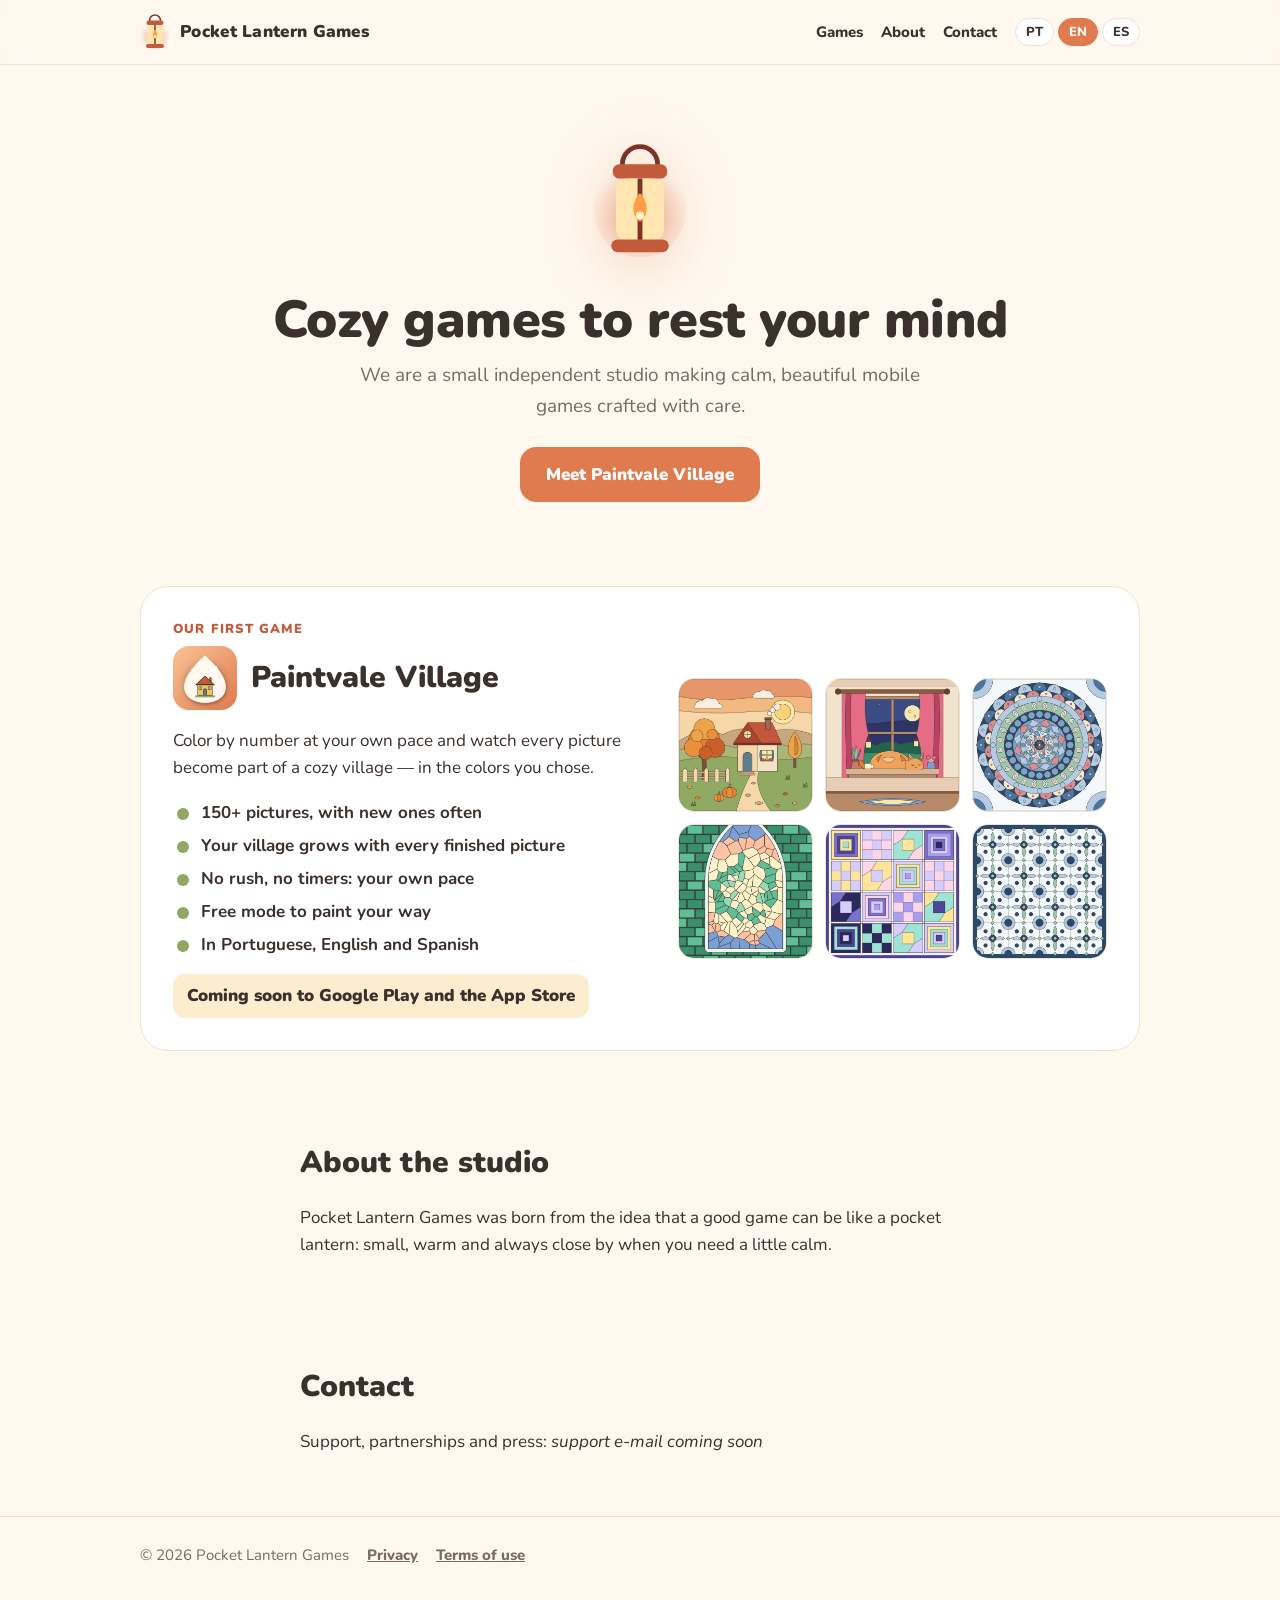
==== index.html @ c22b86fb "Site da Pocket Lantern Games: início, privacidade e termos (PT/EN/ES), app-ads.txt" ====
<!doctype html>
<html lang="pt"><head>
<meta charset="utf-8"><meta name="viewport" content="width=device-width,initial-scale=1">
<title>Pocket Lantern Games — jogos aconchegantes</title><meta name="description" content="Estúdio independente de jogos mobile aconchegantes. Conheça o Paintvale Village.">
<meta property="og:title" content="Pocket Lantern Games — jogos aconchegantes"><meta property="og:description" content="Estúdio independente de jogos mobile aconchegantes. Conheça o Paintvale Village.">
<meta property="og:image" content="https://pocketlanterngames.github.io/assets/paintvale-icon.png">
<link rel="icon" href="assets/paintvale-favicon.png"><link rel="alternate" hreflang="pt" href="https://pocketlanterngames.github.io/">
<link rel="preconnect" href="https://fonts.googleapis.com"><link rel="preconnect" href="https://fonts.gstatic.com" crossorigin>
<link href="https://fonts.googleapis.com/css2?family=Nunito:wght@600;700;800;900&display=swap" rel="stylesheet">
<link rel="stylesheet" href="styles.css">
</head><body>
<header><div class="wrap bar">
<a class="brand" href="./"><img src="assets/lantern.svg" alt="">Pocket Lantern Games</a>
<nav><a class="hide-s" href="#games" data-t="nav_games">Jogos</a><a class="hide-s" href="#about" data-t="nav_about">Sobre</a><a href="#contact" data-t="nav_contact">Contato</a>
<div class="langs"><button data-l="pt">PT</button><button data-l="en">EN</button><button data-l="es">ES</button></div></nav></div></header>
<main>
<div class="wrap hero">
<img class="lantern" src="assets/lantern.svg" alt="Pocket Lantern Games">
<h1 data-t="hero">Jogos aconchegantes para descansar a mente</h1><p class="sub" data-t="hero_sub">Somos um pequeno estúdio independente criando jogos mobile calmos, bonitos e feitos com carinho.</p>
<a class="btn" href="#games" data-t="hero_cta">Conheça o Paintvale Village</a></div>
<section id="games"><div class="wrap"><div class="game">
<div><div class="kicker" data-t="game_kicker">Nosso primeiro jogo</div>
<div class="gtitle"><img src="assets/paintvale-icon.png" alt=""><h2>Paintvale Village</h2></div>
<p data-t="game_desc">Pinte por números no seu ritmo e veja cada obra virar parte de um vilarejo aconchegante — com as cores que você escolheu.</p>
<ul class="f"><li data-t="f1">Mais de 150 desenhos, com novidades frequentes</li><li data-t="f2">Seu vilarejo cresce a cada obra concluída</li><li data-t="f3">Sem pressa e sem cronômetro: no seu ritmo</li><li data-t="f4">Modo livre para pintar do seu jeito</li><li data-t="f5">Em português, inglês e espanhol</li></ul>
<span class="soon" data-t="soon">Em breve na Google Play e na App Store</span></div>
<div class="gallery"><img src="assets/art/casa_outono.webp" alt="" loading="lazy"><img src="assets/art/gato_janela.webp" alt="" loading="lazy"><img src="assets/art/mandala_15.webp" alt="" loading="lazy"><img src="assets/art/vitral_14.webp" alt="" loading="lazy"><img src="assets/art/quilt_12.webp" alt="" loading="lazy"><img src="assets/art/azulejo_07.webp" alt="" loading="lazy"></div></div></div></section>
<section id="about"><div class="wrap about"><h2 data-t="about_t">Sobre o estúdio</h2><p data-t="about">A Pocket Lantern Games nasceu da ideia de que um bom jogo pode ser como uma lanterna de bolso: pequeno, quentinho e sempre por perto nos momentos em que você precisa de calma.</p></div></section>
<section id="contact"><div class="wrap about"><h2 data-t="contact_t">Contato</h2>
<p><span data-t="contact">Suporte, parcerias e imprensa:</span> <span data-h="contact_html"><i>e-mail de suporte em breve</i></span></p></div></section>
</main>
<footer><div class="wrap"><span>© 2026 Pocket Lantern Games</span>
<a data-href="privacy_href" data-t="privacy" href="privacidade.html">Privacidade</a>
<a data-href="terms_href" data-t="terms" href="termos.html">Termos de uso</a></div></footer>
<script>
const S={"pt": {"title": "Pocket Lantern Games — jogos aconchegantes", "desc": "Estúdio independente de jogos mobile aconchegantes. Conheça o Paintvale Village.", "nav_games": "Jogos", "nav_about": "Sobre", "nav_contact": "Contato", "hero": "Jogos aconchegantes para descansar a mente", "hero_sub": "Somos um pequeno estúdio independente criando jogos mobile calmos, bonitos e feitos com carinho.", "hero_cta": "Conheça o Paintvale Village", "game_kicker": "Nosso primeiro jogo", "game_desc": "Pinte por números no seu ritmo e veja cada obra virar parte de um vilarejo aconchegante — com as cores que você escolheu.", "f1": "Mais de 150 desenhos, com novidades frequentes", "f2": "Seu vilarejo cresce a cada obra concluída", "f3": "Sem pressa e sem cronômetro: no seu ritmo", "f4": "Modo livre para pintar do seu jeito", "f5": "Em português, inglês e espanhol", "soon": "Em breve na Google Play e na App Store", "about_t": "Sobre o estúdio", "about": "A Pocket Lantern Games nasceu da ideia de que um bom jogo pode ser como uma lanterna de bolso: pequeno, quentinho e sempre por perto nos momentos em que você precisa de calma.", "contact_t": "Contato", "contact": "Suporte, parcerias e imprensa:", "privacy": "Privacidade", "terms": "Termos de uso", "updated": "Última atualização", "back": "Voltar ao início", "soon_contact": "e-mail de suporte em breve", "nf": "Página não encontrada", "nf_sub": "A lanterna não achou o que você procurava.", "contact_html": "<i>e-mail de suporte em breve</i>", "privacy_href": "privacidade.html", "terms_href": "termos.html"}, "en": {"title": "Pocket Lantern Games — cozy games", "desc": "Independent studio making cozy mobile games. Meet Paintvale Village.", "nav_games": "Games", "nav_about": "About", "nav_contact": "Contact", "hero": "Cozy games to rest your mind", "hero_sub": "We are a small independent studio making calm, beautiful mobile games crafted with care.", "hero_cta": "Meet Paintvale Village", "game_kicker": "Our first game", "game_desc": "Color by number at your own pace and watch every picture become part of a cozy village — in the colors you chose.", "f1": "150+ pictures, with new ones often", "f2": "Your village grows with every finished picture", "f3": "No rush, no timers: your own pace", "f4": "Free mode to paint your way", "f5": "In Portuguese, English and Spanish", "soon": "Coming soon to Google Play and the App Store", "about_t": "About the studio", "about": "Pocket Lantern Games was born from the idea that a good game can be like a pocket lantern: small, warm and always close by when you need a little calm.", "contact_t": "Contact", "contact": "Support, partnerships and press:", "privacy": "Privacy", "terms": "Terms of use", "updated": "Last updated", "back": "Back to home", "soon_contact": "support e-mail coming soon", "nf": "Page not found", "nf_sub": "The lantern couldn't find what you were looking for.", "contact_html": "<i>support e-mail coming soon</i>", "privacy_href": "privacy.html", "terms_href": "terms.html"}, "es": {"title": "Pocket Lantern Games — juegos acogedores", "desc": "Estudio independiente de juegos móviles acogedores. Conoce Paintvale Village.", "nav_games": "Juegos", "nav_about": "Estudio", "nav_contact": "Contacto", "hero": "Juegos acogedores para descansar la mente", "hero_sub": "Somos un pequeño estudio independiente que crea juegos móviles tranquilos, bonitos y hechos con cariño.", "hero_cta": "Conoce Paintvale Village", "game_kicker": "Nuestro primer juego", "game_desc": "Pinta por números a tu ritmo y mira cómo cada obra se vuelve parte de una aldea acogedora — con los colores que elegiste.", "f1": "Más de 150 dibujos, con novedades frecuentes", "f2": "Tu aldea crece con cada obra terminada", "f3": "Sin prisa ni cronómetro: a tu ritmo", "f4": "Modo libre para pintar a tu manera", "f5": "En portugués, inglés y español", "soon": "Muy pronto en Google Play y en la App Store", "about_t": "Sobre el estudio", "about": "Pocket Lantern Games nació de la idea de que un buen juego puede ser como una linterna de bolsillo: pequeño, cálido y siempre cerca cuando necesitas un poco de calma.", "contact_t": "Contacto", "contact": "Soporte, alianzas y prensa:", "privacy": "Privacidad", "terms": "Términos de uso", "updated": "Última actualización", "back": "Volver al inicio", "soon_contact": "correo de soporte muy pronto", "nf": "Página no encontrada", "nf_sub": "La linterna no encontró lo que buscabas.", "contact_html": "<i>correo de soporte muy pronto</i>", "privacy_href": "privacidad.html", "terms_href": "terminos.html"}};
function setLang(l){if(!S[l])l='en';const s=S[l];document.documentElement.lang=l;document.title=s.title;
document.querySelectorAll('[data-t]').forEach(e=>e.textContent=s[e.dataset.t]);
document.querySelectorAll('[data-h]').forEach(e=>e.innerHTML=s[e.dataset.h]);
document.querySelectorAll('[data-href]').forEach(e=>e.href=s[e.dataset.href]);
document.querySelectorAll('.langs button').forEach(b=>b.classList.toggle('on',b.dataset.l===l));
try{localStorage.setItem('lang',l)}catch(e){}}
document.querySelectorAll('.langs button').forEach(b=>b.onclick=()=>setLang(b.dataset.l));
let pick=new URLSearchParams(location.search).get('lang');
try{pick=pick||localStorage.getItem('lang')}catch(e){}
pick=pick||(navigator.language||'en').slice(0,2);setLang(['pt','en','es'].includes(pick)?pick:'en');
</script></body></html>
---- styles.css ----
:root{--bg:#fff8ef;--card:#ffffff;--ink:#3b302b;--soft:#7a6a60;--line:#ede3d6;--accent:#e07a4f;--accent-d:#c25b3a;--sage:#8fa964;--honey:#f2c45a}
@media (prefers-color-scheme:dark){:root{--bg:#1e1a17;--card:#2a2420;--ink:#f1e7dc;--soft:#bfafa2;--line:#3a322c}}
*{box-sizing:border-box}html{scroll-behavior:smooth}
body{margin:0;background:var(--bg);color:var(--ink);font-family:Nunito,system-ui,-apple-system,Segoe UI,Roboto,sans-serif;font-size:17px;line-height:1.6}
a{color:var(--accent-d)}a:hover{color:var(--accent)}
.wrap{max-width:1040px;margin:0 auto;padding:0 20px}
header{position:sticky;top:0;z-index:5;background:color-mix(in srgb,var(--bg) 88%,transparent);backdrop-filter:blur(8px);border-bottom:1px solid var(--line)}
.bar{display:flex;align-items:center;gap:16px;height:64px}
.brand{display:flex;align-items:center;gap:10px;text-decoration:none;color:var(--ink);font-weight:900;letter-spacing:.3px;white-space:nowrap}
.brand img{width:30px;height:40px}
nav{margin-left:auto;display:flex;gap:18px;align-items:center;flex-wrap:wrap}
nav a{text-decoration:none;color:var(--ink);font-weight:800;font-size:15px}
.langs{display:flex;gap:4px}
.langs button,.langs a{border:1.5px solid var(--line);background:var(--card);color:var(--ink);border-radius:999px;padding:3px 10px;font:inherit;font-size:13px;font-weight:800;cursor:pointer;text-decoration:none}
.langs .on{background:var(--accent);border-color:var(--accent);color:#fff}
.hero{padding:72px 20px 40px;text-align:center}
.hero .lantern{width:96px;height:128px;filter:drop-shadow(0 10px 30px rgba(224,122,79,.35))}
h1{font-size:clamp(32px,6vw,52px);line-height:1.1;margin:18px 0 12px;font-weight:900;letter-spacing:-.5px}
.sub{color:var(--soft);font-size:19px;max-width:620px;margin:0 auto 26px}
.btn{display:inline-block;background:var(--accent);color:#fff;text-decoration:none;font-weight:900;padding:14px 26px;border-radius:16px}
.btn:hover{background:var(--accent-d);color:#fff}
section{padding:44px 0}
h2{font-size:30px;font-weight:900;margin:0 0 14px}
.game{display:grid;grid-template-columns:1.1fr 1fr;gap:34px;align-items:center;background:var(--card);border:1px solid var(--line);border-radius:28px;padding:32px}
.kicker{color:var(--accent-d);font-weight:900;text-transform:uppercase;letter-spacing:1.2px;font-size:13px}
.gtitle{display:flex;align-items:center;gap:14px;margin:6px 0 10px}.gtitle img{width:64px;height:64px;border-radius:16px}
.gtitle h2{margin:0}
ul.f{padding:0;list-style:none;margin:16px 0}ul.f li{padding-left:28px;position:relative;margin:6px 0;font-weight:700}
ul.f li:before{content:"";position:absolute;left:4px;top:9px;width:12px;height:12px;border-radius:50%;background:var(--sage)}
.soon{display:inline-block;background:color-mix(in srgb,var(--honey) 30%,transparent);border-radius:12px;padding:8px 14px;font-weight:900}
.gallery{display:grid;grid-template-columns:repeat(3,1fr);gap:12px}
.gallery img{width:100%;aspect-ratio:1;object-fit:cover;border-radius:16px;border:1px solid var(--line)}
.about{max-width:720px}
footer{border-top:1px solid var(--line);padding:26px 0 40px;color:var(--soft);font-size:15px}
footer .wrap{display:flex;gap:18px;flex-wrap:wrap;align-items:center}
footer a{color:var(--soft);font-weight:800}
.legal{max-width:760px;padding:40px 20px 60px}.legal h1{font-size:clamp(28px,5vw,40px)}
.legal h2{font-size:21px;margin:30px 0 6px}.legal .upd{color:var(--soft);font-weight:700}
@media (max-width:760px){.game{grid-template-columns:1fr;padding:22px}nav{gap:10px}nav>a{display:none}.hero{padding:48px 20px 24px}.brand{font-size:15px}.brand img{width:24px;height:32px}}
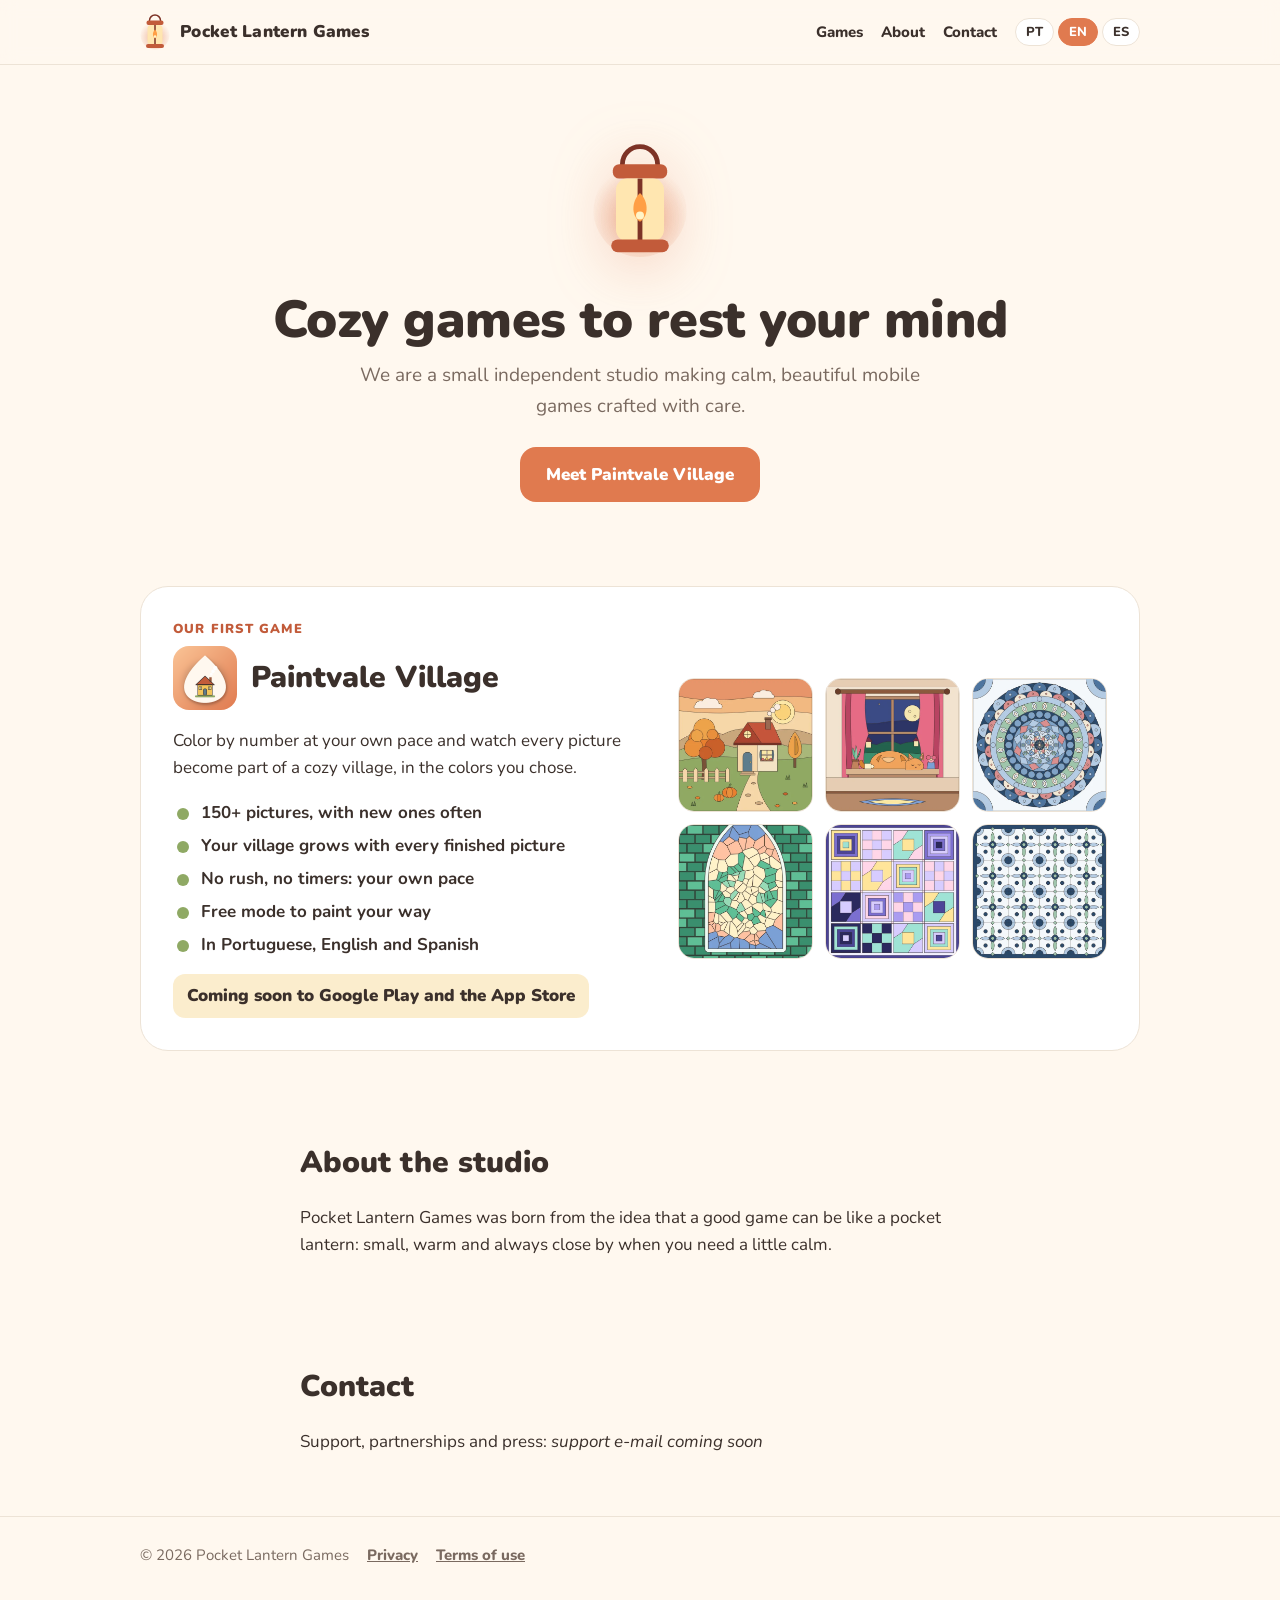
==== commit 204fe218: "Remove travessões dos textos e títulos" ====
--- a/index.html
+++ b/index.html
@@ -1,8 +1,8 @@
 <!doctype html>
 <html lang="pt"><head>
 <meta charset="utf-8"><meta name="viewport" content="width=device-width,initial-scale=1">
-<title>Pocket Lantern Games — jogos aconchegantes</title><meta name="description" content="Estúdio independente de jogos mobile aconchegantes. Conheça o Paintvale Village.">
-<meta property="og:title" content="Pocket Lantern Games — jogos aconchegantes"><meta property="og:description" content="Estúdio independente de jogos mobile aconchegantes. Conheça o Paintvale Village.">
+<title>Pocket Lantern Games - Jogos aconchegantes</title><meta name="description" content="Estúdio independente de jogos mobile aconchegantes. Conheça o Paintvale Village.">
+<meta property="og:title" content="Pocket Lantern Games - Jogos aconchegantes"><meta property="og:description" content="Estúdio independente de jogos mobile aconchegantes. Conheça o Paintvale Village.">
 <meta property="og:image" content="https://pocketlanterngames.github.io/assets/paintvale-icon.png">
 <link rel="icon" href="assets/paintvale-favicon.png"><link rel="alternate" hreflang="pt" href="https://pocketlanterngames.github.io/">
 <link rel="preconnect" href="https://fonts.googleapis.com"><link rel="preconnect" href="https://fonts.gstatic.com" crossorigin>
@@ -21,7 +21,7 @@
 <section id="games"><div class="wrap"><div class="game">
 <div><div class="kicker" data-t="game_kicker">Nosso primeiro jogo</div>
 <div class="gtitle"><img src="assets/paintvale-icon.png" alt=""><h2>Paintvale Village</h2></div>
-<p data-t="game_desc">Pinte por números no seu ritmo e veja cada obra virar parte de um vilarejo aconchegante — com as cores que você escolheu.</p>
+<p data-t="game_desc">Pinte por números no seu ritmo e veja cada obra virar parte de um vilarejo aconchegante, com as cores que você escolheu.</p>
 <ul class="f"><li data-t="f1">Mais de 150 desenhos, com novidades frequentes</li><li data-t="f2">Seu vilarejo cresce a cada obra concluída</li><li data-t="f3">Sem pressa e sem cronômetro: no seu ritmo</li><li data-t="f4">Modo livre para pintar do seu jeito</li><li data-t="f5">Em português, inglês e espanhol</li></ul>
 <span class="soon" data-t="soon">Em breve na Google Play e na App Store</span></div>
 <div class="gallery"><img src="assets/art/casa_outono.webp" alt="" loading="lazy"><img src="assets/art/gato_janela.webp" alt="" loading="lazy"><img src="assets/art/mandala_15.webp" alt="" loading="lazy"><img src="assets/art/vitral_14.webp" alt="" loading="lazy"><img src="assets/art/quilt_12.webp" alt="" loading="lazy"><img src="assets/art/azulejo_07.webp" alt="" loading="lazy"></div></div></div></section>
@@ -33,7 +33,7 @@
 <a data-href="privacy_href" data-t="privacy" href="privacidade.html">Privacidade</a>
 <a data-href="terms_href" data-t="terms" href="termos.html">Termos de uso</a></div></footer>
 <script>
-const S={"pt": {"title": "Pocket Lantern Games — jogos aconchegantes", "desc": "Estúdio independente de jogos mobile aconchegantes. Conheça o Paintvale Village.", "nav_games": "Jogos", "nav_about": "Sobre", "nav_contact": "Contato", "hero": "Jogos aconchegantes para descansar a mente", "hero_sub": "Somos um pequeno estúdio independente criando jogos mobile calmos, bonitos e feitos com carinho.", "hero_cta": "Conheça o Paintvale Village", "game_kicker": "Nosso primeiro jogo", "game_desc": "Pinte por números no seu ritmo e veja cada obra virar parte de um vilarejo aconchegante — com as cores que você escolheu.", "f1": "Mais de 150 desenhos, com novidades frequentes", "f2": "Seu vilarejo cresce a cada obra concluída", "f3": "Sem pressa e sem cronômetro: no seu ritmo", "f4": "Modo livre para pintar do seu jeito", "f5": "Em português, inglês e espanhol", "soon": "Em breve na Google Play e na App Store", "about_t": "Sobre o estúdio", "about": "A Pocket Lantern Games nasceu da ideia de que um bom jogo pode ser como uma lanterna de bolso: pequeno, quentinho e sempre por perto nos momentos em que você precisa de calma.", "contact_t": "Contato", "contact": "Suporte, parcerias e imprensa:", "privacy": "Privacidade", "terms": "Termos de uso", "updated": "Última atualização", "back": "Voltar ao início", "soon_contact": "e-mail de suporte em breve", "nf": "Página não encontrada", "nf_sub": "A lanterna não achou o que você procurava.", "contact_html": "<i>e-mail de suporte em breve</i>", "privacy_href": "privacidade.html", "terms_href": "termos.html"}, "en": {"title": "Pocket Lantern Games — cozy games", "desc": "Independent studio making cozy mobile games. Meet Paintvale Village.", "nav_games": "Games", "nav_about": "About", "nav_contact": "Contact", "hero": "Cozy games to rest your mind", "hero_sub": "We are a small independent studio making calm, beautiful mobile games crafted with care.", "hero_cta": "Meet Paintvale Village", "game_kicker": "Our first game", "game_desc": "Color by number at your own pace and watch every picture become part of a cozy village — in the colors you chose.", "f1": "150+ pictures, with new ones often", "f2": "Your village grows with every finished picture", "f3": "No rush, no timers: your own pace", "f4": "Free mode to paint your way", "f5": "In Portuguese, English and Spanish", "soon": "Coming soon to Google Play and the App Store", "about_t": "About the studio", "about": "Pocket Lantern Games was born from the idea that a good game can be like a pocket lantern: small, warm and always close by when you need a little calm.", "contact_t": "Contact", "contact": "Support, partnerships and press:", "privacy": "Privacy", "terms": "Terms of use", "updated": "Last updated", "back": "Back to home", "soon_contact": "support e-mail coming soon", "nf": "Page not found", "nf_sub": "The lantern couldn't find what you were looking for.", "contact_html": "<i>support e-mail coming soon</i>", "privacy_href": "privacy.html", "terms_href": "terms.html"}, "es": {"title": "Pocket Lantern Games — juegos acogedores", "desc": "Estudio independiente de juegos móviles acogedores. Conoce Paintvale Village.", "nav_games": "Juegos", "nav_about": "Estudio", "nav_contact": "Contacto", "hero": "Juegos acogedores para descansar la mente", "hero_sub": "Somos un pequeño estudio independiente que crea juegos móviles tranquilos, bonitos y hechos con cariño.", "hero_cta": "Conoce Paintvale Village", "game_kicker": "Nuestro primer juego", "game_desc": "Pinta por números a tu ritmo y mira cómo cada obra se vuelve parte de una aldea acogedora — con los colores que elegiste.", "f1": "Más de 150 dibujos, con novedades frecuentes", "f2": "Tu aldea crece con cada obra terminada", "f3": "Sin prisa ni cronómetro: a tu ritmo", "f4": "Modo libre para pintar a tu manera", "f5": "En portugués, inglés y español", "soon": "Muy pronto en Google Play y en la App Store", "about_t": "Sobre el estudio", "about": "Pocket Lantern Games nació de la idea de que un buen juego puede ser como una linterna de bolsillo: pequeño, cálido y siempre cerca cuando necesitas un poco de calma.", "contact_t": "Contacto", "contact": "Soporte, alianzas y prensa:", "privacy": "Privacidad", "terms": "Términos de uso", "updated": "Última actualización", "back": "Volver al inicio", "soon_contact": "correo de soporte muy pronto", "nf": "Página no encontrada", "nf_sub": "La linterna no encontró lo que buscabas.", "contact_html": "<i>correo de soporte muy pronto</i>", "privacy_href": "privacidad.html", "terms_href": "terminos.html"}};
+const S={"pt": {"title": "Pocket Lantern Games - Jogos aconchegantes", "desc": "Estúdio independente de jogos mobile aconchegantes. Conheça o Paintvale Village.", "nav_games": "Jogos", "nav_about": "Sobre", "nav_contact": "Contato", "hero": "Jogos aconchegantes para descansar a mente", "hero_sub": "Somos um pequeno estúdio independente criando jogos mobile calmos, bonitos e feitos com carinho.", "hero_cta": "Conheça o Paintvale Village", "game_kicker": "Nosso primeiro jogo", "game_desc": "Pinte por números no seu ritmo e veja cada obra virar parte de um vilarejo aconchegante, com as cores que você escolheu.", "f1": "Mais de 150 desenhos, com novidades frequentes", "f2": "Seu vilarejo cresce a cada obra concluída", "f3": "Sem pressa e sem cronômetro: no seu ritmo", "f4": "Modo livre para pintar do seu jeito", "f5": "Em português, inglês e espanhol", "soon": "Em breve na Google Play e na App Store", "about_t": "Sobre o estúdio", "about": "A Pocket Lantern Games nasceu da ideia de que um bom jogo pode ser como uma lanterna de bolso: pequeno, quentinho e sempre por perto nos momentos em que você precisa de calma.", "contact_t": "Contato", "contact": "Suporte, parcerias e imprensa:", "privacy": "Privacidade", "terms": "Termos de uso", "updated": "Última atualização", "back": "Voltar ao início", "soon_contact": "e-mail de suporte em breve", "nf": "Página não encontrada", "nf_sub": "A lanterna não achou o que você procurava.", "contact_html": "<i>e-mail de suporte em breve</i>", "privacy_href": "privacidade.html", "terms_href": "termos.html"}, "en": {"title": "Pocket Lantern Games - Cozy games", "desc": "Independent studio making cozy mobile games. Meet Paintvale Village.", "nav_games": "Games", "nav_about": "About", "nav_contact": "Contact", "hero": "Cozy games to rest your mind", "hero_sub": "We are a small independent studio making calm, beautiful mobile games crafted with care.", "hero_cta": "Meet Paintvale Village", "game_kicker": "Our first game", "game_desc": "Color by number at your own pace and watch every picture become part of a cozy village, in the colors you chose.", "f1": "150+ pictures, with new ones often", "f2": "Your village grows with every finished picture", "f3": "No rush, no timers: your own pace", "f4": "Free mode to paint your way", "f5": "In Portuguese, English and Spanish", "soon": "Coming soon to Google Play and the App Store", "about_t": "About the studio", "about": "Pocket Lantern Games was born from the idea that a good game can be like a pocket lantern: small, warm and always close by when you need a little calm.", "contact_t": "Contact", "contact": "Support, partnerships and press:", "privacy": "Privacy", "terms": "Terms of use", "updated": "Last updated", "back": "Back to home", "soon_contact": "support e-mail coming soon", "nf": "Page not found", "nf_sub": "The lantern couldn't find what you were looking for.", "contact_html": "<i>support e-mail coming soon</i>", "privacy_href": "privacy.html", "terms_href": "terms.html"}, "es": {"title": "Pocket Lantern Games - Juegos acogedores", "desc": "Estudio independiente de juegos móviles acogedores. Conoce Paintvale Village.", "nav_games": "Juegos", "nav_about": "Estudio", "nav_contact": "Contacto", "hero": "Juegos acogedores para descansar la mente", "hero_sub": "Somos un pequeño estudio independiente que crea juegos móviles tranquilos, bonitos y hechos con cariño.", "hero_cta": "Conoce Paintvale Village", "game_kicker": "Nuestro primer juego", "game_desc": "Pinta por números a tu ritmo y mira cómo cada obra se vuelve parte de una aldea acogedora, con los colores que elegiste.", "f1": "Más de 150 dibujos, con novedades frecuentes", "f2": "Tu aldea crece con cada obra terminada", "f3": "Sin prisa ni cronómetro: a tu ritmo", "f4": "Modo libre para pintar a tu manera", "f5": "En portugués, inglés y español", "soon": "Muy pronto en Google Play y en la App Store", "about_t": "Sobre el estudio", "about": "Pocket Lantern Games nació de la idea de que un buen juego puede ser como una linterna de bolsillo: pequeño, cálido y siempre cerca cuando necesitas un poco de calma.", "contact_t": "Contacto", "contact": "Soporte, alianzas y prensa:", "privacy": "Privacidad", "terms": "Términos de uso", "updated": "Última actualización", "back": "Volver al inicio", "soon_contact": "correo de soporte muy pronto", "nf": "Página no encontrada", "nf_sub": "La linterna no encontró lo que buscabas.", "contact_html": "<i>correo de soporte muy pronto</i>", "privacy_href": "privacidad.html", "terms_href": "terminos.html"}};
 function setLang(l){if(!S[l])l='en';const s=S[l];document.documentElement.lang=l;document.title=s.title;
 document.querySelectorAll('[data-t]').forEach(e=>e.textContent=s[e.dataset.t]);
 document.querySelectorAll('[data-h]').forEach(e=>e.innerHTML=s[e.dataset.h]);
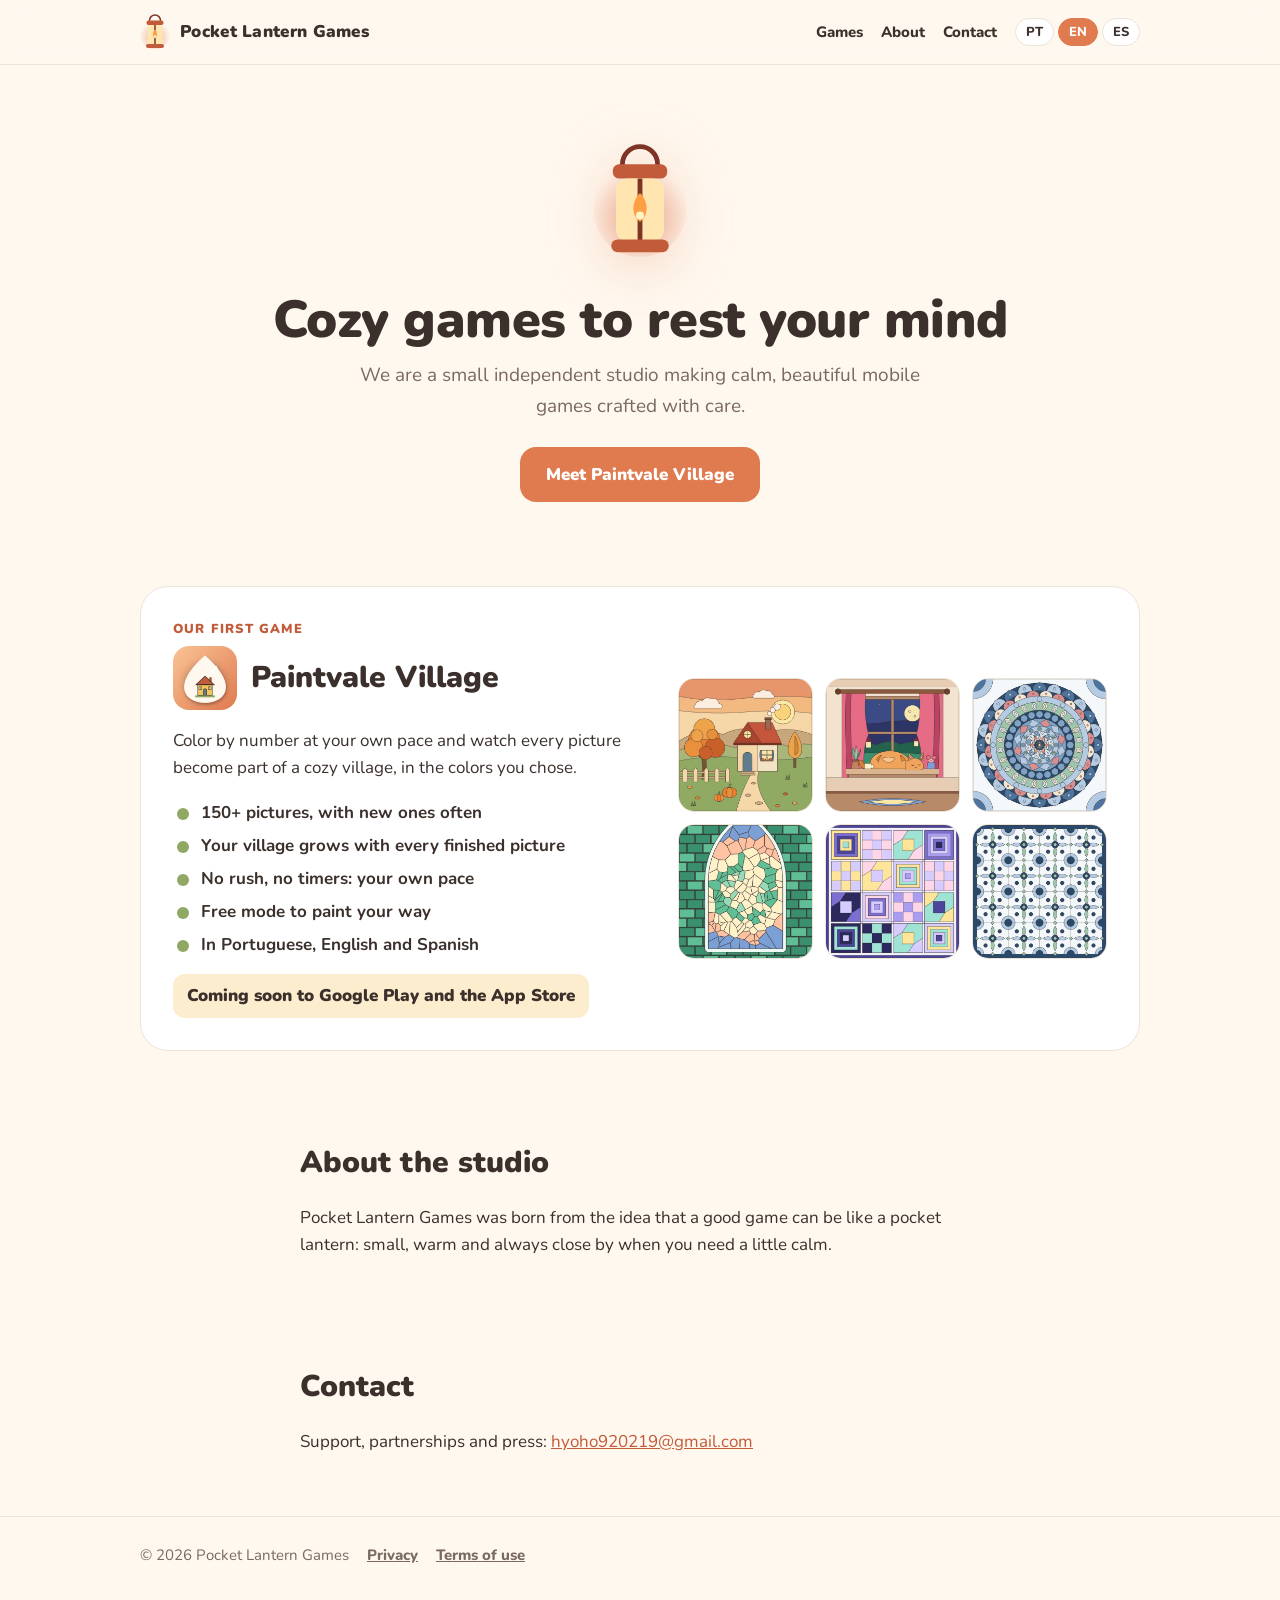
==== commit a7f64f8b: "Contato de suporte e app-ads.txt do AdMob" ====
--- a/index.html
+++ b/index.html
@@ -27,13 +27,13 @@
 <div class="gallery"><img src="assets/art/casa_outono.webp" alt="" loading="lazy"><img src="assets/art/gato_janela.webp" alt="" loading="lazy"><img src="assets/art/mandala_15.webp" alt="" loading="lazy"><img src="assets/art/vitral_14.webp" alt="" loading="lazy"><img src="assets/art/quilt_12.webp" alt="" loading="lazy"><img src="assets/art/azulejo_07.webp" alt="" loading="lazy"></div></div></div></section>
 <section id="about"><div class="wrap about"><h2 data-t="about_t">Sobre o estúdio</h2><p data-t="about">A Pocket Lantern Games nasceu da ideia de que um bom jogo pode ser como uma lanterna de bolso: pequeno, quentinho e sempre por perto nos momentos em que você precisa de calma.</p></div></section>
 <section id="contact"><div class="wrap about"><h2 data-t="contact_t">Contato</h2>
-<p><span data-t="contact">Suporte, parcerias e imprensa:</span> <span data-h="contact_html"><i>e-mail de suporte em breve</i></span></p></div></section>
+<p><span data-t="contact">Suporte, parcerias e imprensa:</span> <span data-h="contact_html"><a href="mailto:hyoho920219@gmail.com">hyoho920219@gmail.com</a></span></p></div></section>
 </main>
 <footer><div class="wrap"><span>© 2026 Pocket Lantern Games</span>
 <a data-href="privacy_href" data-t="privacy" href="privacidade.html">Privacidade</a>
 <a data-href="terms_href" data-t="terms" href="termos.html">Termos de uso</a></div></footer>
 <script>
-const S={"pt": {"title": "Pocket Lantern Games - Jogos aconchegantes", "desc": "Estúdio independente de jogos mobile aconchegantes. Conheça o Paintvale Village.", "nav_games": "Jogos", "nav_about": "Sobre", "nav_contact": "Contato", "hero": "Jogos aconchegantes para descansar a mente", "hero_sub": "Somos um pequeno estúdio independente criando jogos mobile calmos, bonitos e feitos com carinho.", "hero_cta": "Conheça o Paintvale Village", "game_kicker": "Nosso primeiro jogo", "game_desc": "Pinte por números no seu ritmo e veja cada obra virar parte de um vilarejo aconchegante, com as cores que você escolheu.", "f1": "Mais de 150 desenhos, com novidades frequentes", "f2": "Seu vilarejo cresce a cada obra concluída", "f3": "Sem pressa e sem cronômetro: no seu ritmo", "f4": "Modo livre para pintar do seu jeito", "f5": "Em português, inglês e espanhol", "soon": "Em breve na Google Play e na App Store", "about_t": "Sobre o estúdio", "about": "A Pocket Lantern Games nasceu da ideia de que um bom jogo pode ser como uma lanterna de bolso: pequeno, quentinho e sempre por perto nos momentos em que você precisa de calma.", "contact_t": "Contato", "contact": "Suporte, parcerias e imprensa:", "privacy": "Privacidade", "terms": "Termos de uso", "updated": "Última atualização", "back": "Voltar ao início", "soon_contact": "e-mail de suporte em breve", "nf": "Página não encontrada", "nf_sub": "A lanterna não achou o que você procurava.", "contact_html": "<i>e-mail de suporte em breve</i>", "privacy_href": "privacidade.html", "terms_href": "termos.html"}, "en": {"title": "Pocket Lantern Games - Cozy games", "desc": "Independent studio making cozy mobile games. Meet Paintvale Village.", "nav_games": "Games", "nav_about": "About", "nav_contact": "Contact", "hero": "Cozy games to rest your mind", "hero_sub": "We are a small independent studio making calm, beautiful mobile games crafted with care.", "hero_cta": "Meet Paintvale Village", "game_kicker": "Our first game", "game_desc": "Color by number at your own pace and watch every picture become part of a cozy village, in the colors you chose.", "f1": "150+ pictures, with new ones often", "f2": "Your village grows with every finished picture", "f3": "No rush, no timers: your own pace", "f4": "Free mode to paint your way", "f5": "In Portuguese, English and Spanish", "soon": "Coming soon to Google Play and the App Store", "about_t": "About the studio", "about": "Pocket Lantern Games was born from the idea that a good game can be like a pocket lantern: small, warm and always close by when you need a little calm.", "contact_t": "Contact", "contact": "Support, partnerships and press:", "privacy": "Privacy", "terms": "Terms of use", "updated": "Last updated", "back": "Back to home", "soon_contact": "support e-mail coming soon", "nf": "Page not found", "nf_sub": "The lantern couldn't find what you were looking for.", "contact_html": "<i>support e-mail coming soon</i>", "privacy_href": "privacy.html", "terms_href": "terms.html"}, "es": {"title": "Pocket Lantern Games - Juegos acogedores", "desc": "Estudio independiente de juegos móviles acogedores. Conoce Paintvale Village.", "nav_games": "Juegos", "nav_about": "Estudio", "nav_contact": "Contacto", "hero": "Juegos acogedores para descansar la mente", "hero_sub": "Somos un pequeño estudio independiente que crea juegos móviles tranquilos, bonitos y hechos con cariño.", "hero_cta": "Conoce Paintvale Village", "game_kicker": "Nuestro primer juego", "game_desc": "Pinta por números a tu ritmo y mira cómo cada obra se vuelve parte de una aldea acogedora, con los colores que elegiste.", "f1": "Más de 150 dibujos, con novedades frecuentes", "f2": "Tu aldea crece con cada obra terminada", "f3": "Sin prisa ni cronómetro: a tu ritmo", "f4": "Modo libre para pintar a tu manera", "f5": "En portugués, inglés y español", "soon": "Muy pronto en Google Play y en la App Store", "about_t": "Sobre el estudio", "about": "Pocket Lantern Games nació de la idea de que un buen juego puede ser como una linterna de bolsillo: pequeño, cálido y siempre cerca cuando necesitas un poco de calma.", "contact_t": "Contacto", "contact": "Soporte, alianzas y prensa:", "privacy": "Privacidad", "terms": "Términos de uso", "updated": "Última actualización", "back": "Volver al inicio", "soon_contact": "correo de soporte muy pronto", "nf": "Página no encontrada", "nf_sub": "La linterna no encontró lo que buscabas.", "contact_html": "<i>correo de soporte muy pronto</i>", "privacy_href": "privacidad.html", "terms_href": "terminos.html"}};
+const S={"pt": {"title": "Pocket Lantern Games - Jogos aconchegantes", "desc": "Estúdio independente de jogos mobile aconchegantes. Conheça o Paintvale Village.", "nav_games": "Jogos", "nav_about": "Sobre", "nav_contact": "Contato", "hero": "Jogos aconchegantes para descansar a mente", "hero_sub": "Somos um pequeno estúdio independente criando jogos mobile calmos, bonitos e feitos com carinho.", "hero_cta": "Conheça o Paintvale Village", "game_kicker": "Nosso primeiro jogo", "game_desc": "Pinte por números no seu ritmo e veja cada obra virar parte de um vilarejo aconchegante, com as cores que você escolheu.", "f1": "Mais de 150 desenhos, com novidades frequentes", "f2": "Seu vilarejo cresce a cada obra concluída", "f3": "Sem pressa e sem cronômetro: no seu ritmo", "f4": "Modo livre para pintar do seu jeito", "f5": "Em português, inglês e espanhol", "soon": "Em breve na Google Play e na App Store", "about_t": "Sobre o estúdio", "about": "A Pocket Lantern Games nasceu da ideia de que um bom jogo pode ser como uma lanterna de bolso: pequeno, quentinho e sempre por perto nos momentos em que você precisa de calma.", "contact_t": "Contato", "contact": "Suporte, parcerias e imprensa:", "privacy": "Privacidade", "terms": "Termos de uso", "updated": "Última atualização", "back": "Voltar ao início", "soon_contact": "e-mail de suporte em breve", "nf": "Página não encontrada", "nf_sub": "A lanterna não achou o que você procurava.", "contact_html": "<a href=\"mailto:hyoho920219@gmail.com\">hyoho920219@gmail.com</a>", "privacy_href": "privacidade.html", "terms_href": "termos.html"}, "en": {"title": "Pocket Lantern Games - Cozy games", "desc": "Independent studio making cozy mobile games. Meet Paintvale Village.", "nav_games": "Games", "nav_about": "About", "nav_contact": "Contact", "hero": "Cozy games to rest your mind", "hero_sub": "We are a small independent studio making calm, beautiful mobile games crafted with care.", "hero_cta": "Meet Paintvale Village", "game_kicker": "Our first game", "game_desc": "Color by number at your own pace and watch every picture become part of a cozy village, in the colors you chose.", "f1": "150+ pictures, with new ones often", "f2": "Your village grows with every finished picture", "f3": "No rush, no timers: your own pace", "f4": "Free mode to paint your way", "f5": "In Portuguese, English and Spanish", "soon": "Coming soon to Google Play and the App Store", "about_t": "About the studio", "about": "Pocket Lantern Games was born from the idea that a good game can be like a pocket lantern: small, warm and always close by when you need a little calm.", "contact_t": "Contact", "contact": "Support, partnerships and press:", "privacy": "Privacy", "terms": "Terms of use", "updated": "Last updated", "back": "Back to home", "soon_contact": "support e-mail coming soon", "nf": "Page not found", "nf_sub": "The lantern couldn't find what you were looking for.", "contact_html": "<a href=\"mailto:hyoho920219@gmail.com\">hyoho920219@gmail.com</a>", "privacy_href": "privacy.html", "terms_href": "terms.html"}, "es": {"title": "Pocket Lantern Games - Juegos acogedores", "desc": "Estudio independiente de juegos móviles acogedores. Conoce Paintvale Village.", "nav_games": "Juegos", "nav_about": "Estudio", "nav_contact": "Contacto", "hero": "Juegos acogedores para descansar la mente", "hero_sub": "Somos un pequeño estudio independiente que crea juegos móviles tranquilos, bonitos y hechos con cariño.", "hero_cta": "Conoce Paintvale Village", "game_kicker": "Nuestro primer juego", "game_desc": "Pinta por números a tu ritmo y mira cómo cada obra se vuelve parte de una aldea acogedora, con los colores que elegiste.", "f1": "Más de 150 dibujos, con novedades frecuentes", "f2": "Tu aldea crece con cada obra terminada", "f3": "Sin prisa ni cronómetro: a tu ritmo", "f4": "Modo libre para pintar a tu manera", "f5": "En portugués, inglés y español", "soon": "Muy pronto en Google Play y en la App Store", "about_t": "Sobre el estudio", "about": "Pocket Lantern Games nació de la idea de que un buen juego puede ser como una linterna de bolsillo: pequeño, cálido y siempre cerca cuando necesitas un poco de calma.", "contact_t": "Contacto", "contact": "Soporte, alianzas y prensa:", "privacy": "Privacidad", "terms": "Términos de uso", "updated": "Última actualización", "back": "Volver al inicio", "soon_contact": "correo de soporte muy pronto", "nf": "Página no encontrada", "nf_sub": "La linterna no encontró lo que buscabas.", "contact_html": "<a href=\"mailto:hyoho920219@gmail.com\">hyoho920219@gmail.com</a>", "privacy_href": "privacidad.html", "terms_href": "terminos.html"}};
 function setLang(l){if(!S[l])l='en';const s=S[l];document.documentElement.lang=l;document.title=s.title;
 document.querySelectorAll('[data-t]').forEach(e=>e.textContent=s[e.dataset.t]);
 document.querySelectorAll('[data-h]').forEach(e=>e.innerHTML=s[e.dataset.h]);
